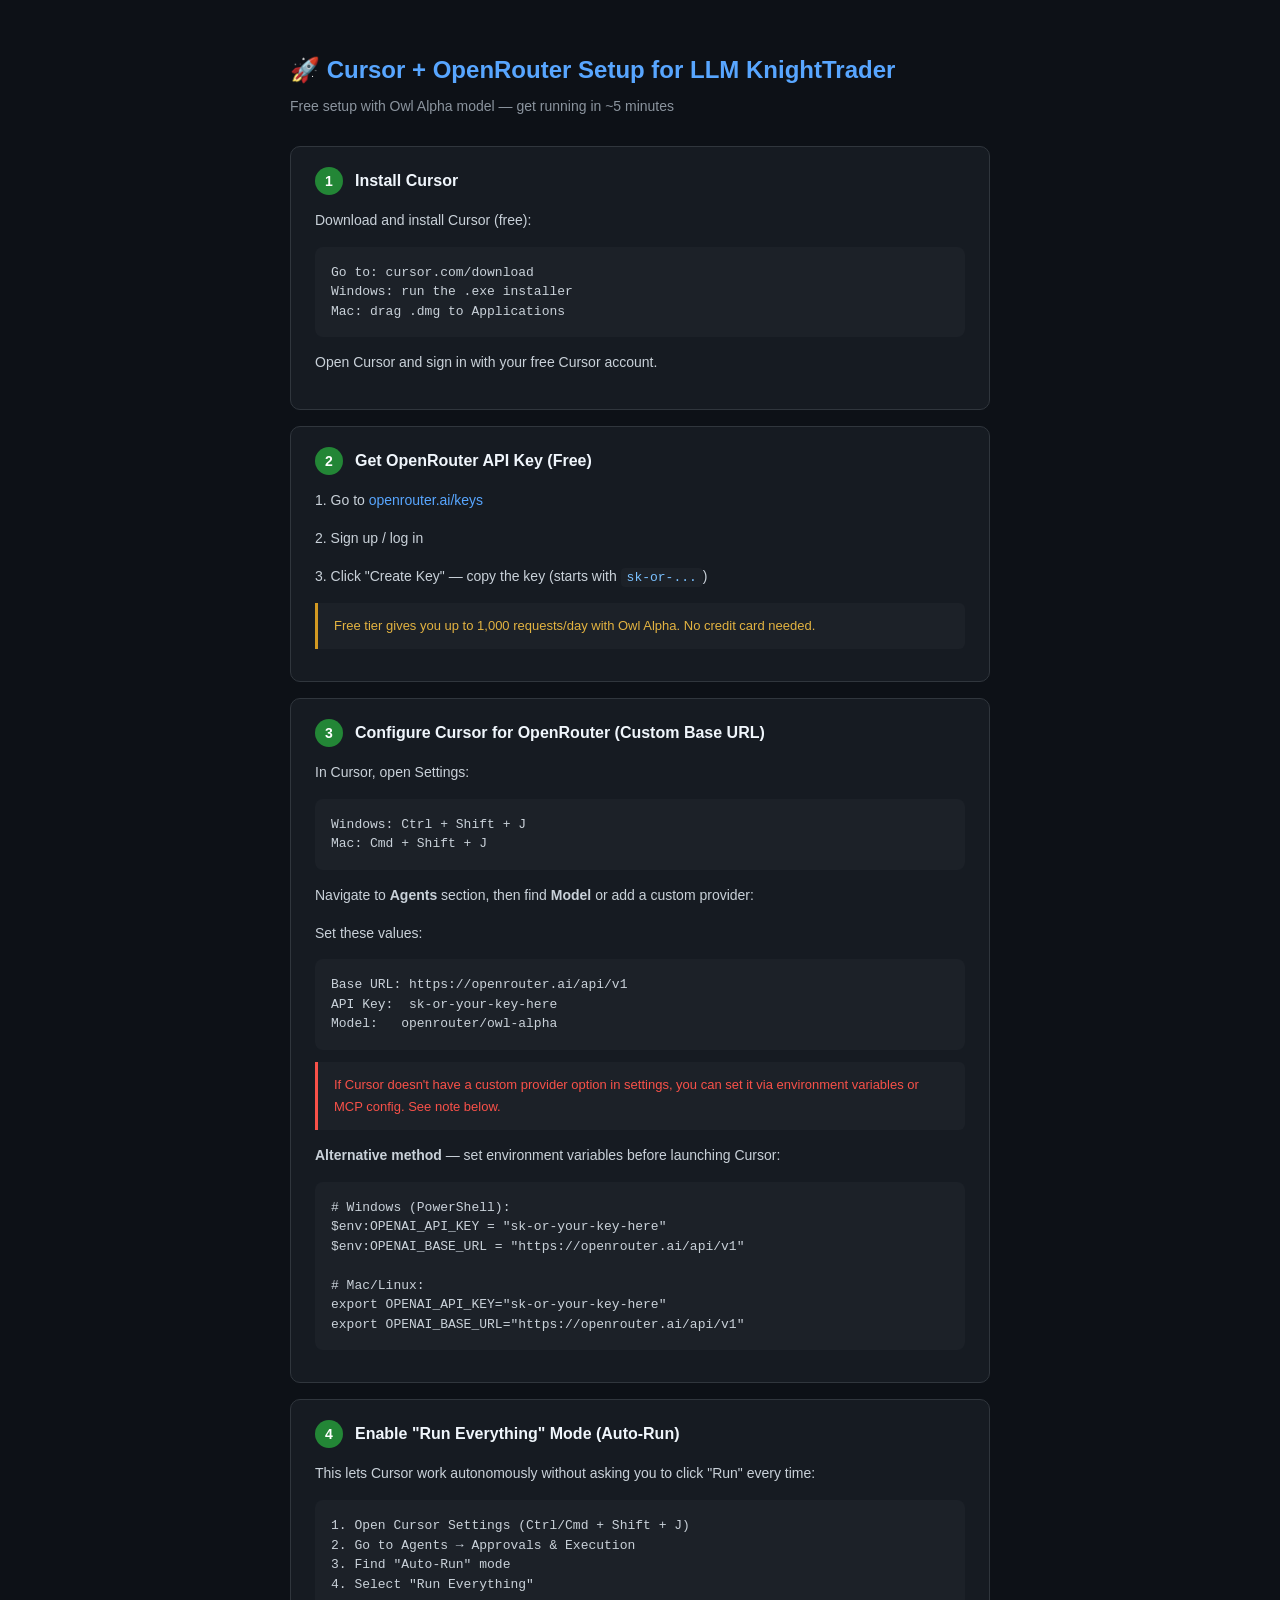
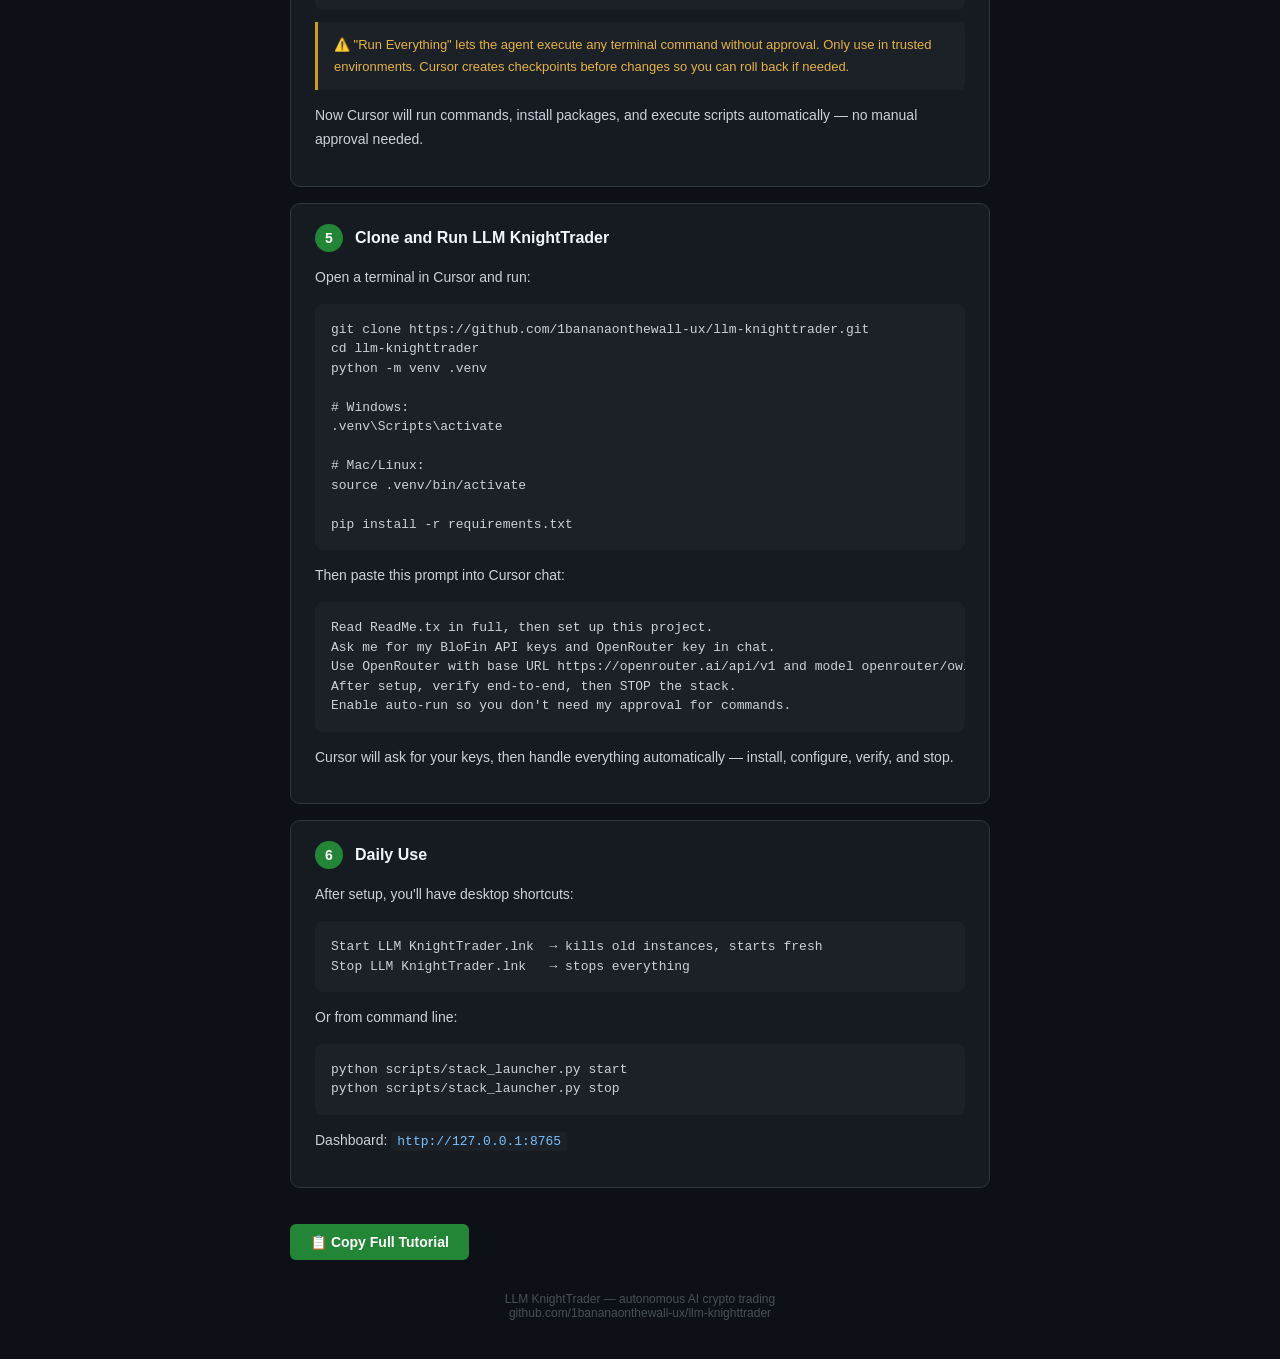
==== tutorial.html @ 049f572e "Add Cursor + OpenRouter setup tutorial with copy button Co-authored-by: Cursor <cursoragent@cursor.c" ====
<!DOCTYPE html>
<html lang="en">
<head>
<meta charset="UTF-8">
<meta name="viewport" content="width=device-width, initial-scale=1.0">
<title>LLM KnightTrader — Cursor + OpenRouter Setup Tutorial</title>
<style>
  body { font-family: -apple-system, BlinkMacSystemFont, 'Segoe UI', sans-serif; background: #0d1117; color: #c9d1d9; display: flex; justify-content: center; min-height: 100vh; margin: 0; padding: 40px 20px; }
  .container { max-width: 700px; width: 100%; }
  h1 { color: #58a6ff; font-size: 24px; margin-bottom: 8px; }
  .subtitle { color: #8b949e; font-size: 14px; margin-bottom: 32px; }
  .step { background: #161b22; border: 1px solid #30363d; border-radius: 10px; padding: 20px 24px; margin-bottom: 16px; }
  .step-header { display: flex; align-items: center; gap: 12px; margin-bottom: 12px; }
  .step-num { background: #238636; color: white; width: 28px; height: 28px; border-radius: 50%; display: flex; align-items: center; justify-content: center; font-weight: 700; font-size: 14px; flex-shrink: 0; }
  .step-title { font-size: 16px; font-weight: 600; color: #f0f6fc; }
  .step-content { font-size: 14px; line-height: 1.7; color: #c9d1d9; }
  .step-content code { background: #1c2128; padding: 2px 6px; border-radius: 4px; font-size: 13px; color: #79c0ff; }
  .step-content pre { background: #1c2128; border-radius: 8px; padding: 16px; overflow-x: auto; font-size: 13px; line-height: 1.5; margin: 12px 0; }
  .step-content pre code { background: none; padding: 0; color: #c9d1d9; }
  .copy-btn { background: #238636; color: white; border: none; border-radius: 6px; padding: 10px 20px; font-size: 14px; font-weight: 600; cursor: pointer; margin-top: 20px; }
  .copy-btn:hover { background: #2ea043; }
  .copied { background: #1f6feb !important; }
  .note { background: #1c2128; border-left: 3px solid #d29922; padding: 12px 16px; border-radius: 0 6px 6px 0; margin: 12px 0; font-size: 13px; color: #e3b341; }
  .warn { background: #1c2128; border-left: 3px solid #f85149; padding: 12px 16px; border-radius: 0 6px 6px 0; margin: 12px 0; font-size: 13px; color: #f85149; }
  a { color: #58a6ff; text-decoration: none; }
  a:hover { text-decoration: underline; }
  .footer { margin-top: 32px; font-size: 12px; color: #484f58; text-align: center; }
</style>
</head>
<body>
<div class="container">
  <h1>🚀 Cursor + OpenRouter Setup for LLM KnightTrader</h1>
  <p class="subtitle">Free setup with Owl Alpha model — get running in ~5 minutes</p>

  <div class="step">
    <div class="step-header">
      <div class="step-num">1</div>
      <div class="step-title">Install Cursor</div>
    </div>
    <div class="step-content">
      <p>Download and install Cursor (free):</p>
      <pre><code>Go to: cursor.com/download
Windows: run the .exe installer
Mac: drag .dmg to Applications</code></pre>
      <p>Open Cursor and sign in with your free Cursor account.</p>
    </div>
  </div>

  <div class="step">
    <div class="step-header">
      <div class="step-num">2</div>
      <div class="step-title">Get OpenRouter API Key (Free)</div>
    </div>
    <div class="step-content">
      <p>1. Go to <a href="https://openrouter.ai/keys" target="_blank">openrouter.ai/keys</a></p>
      <p>2. Sign up / log in</p>
      <p>3. Click "Create Key" — copy the key (starts with <code>sk-or-...</code>)</p>
      <div class="note">Free tier gives you up to 1,000 requests/day with Owl Alpha. No credit card needed.</div>
    </div>
  </div>

  <div class="step">
    <div class="step-header">
      <div class="step-num">3</div>
      <div class="step-title">Configure Cursor for OpenRouter (Custom Base URL)</div>
    </div>
    <div class="step-content">
      <p>In Cursor, open Settings:</p>
      <pre><code>Windows: Ctrl + Shift + J
Mac: Cmd + Shift + J</code></pre>
      <p>Navigate to <strong>Agents</strong> section, then find <strong>Model</strong> or add a custom provider:</p>
      <p>Set these values:</p>
      <pre><code>Base URL: https://openrouter.ai/api/v1
API Key:  sk-or-your-key-here
Model:   openrouter/owl-alpha</code></pre>
      <div class="warn">If Cursor doesn't have a custom provider option in settings, you can set it via environment variables or MCP config. See note below.</div>
      <p><strong>Alternative method</strong> — set environment variables before launching Cursor:</p>
      <pre><code># Windows (PowerShell):
$env:OPENAI_API_KEY = "sk-or-your-key-here"
$env:OPENAI_BASE_URL = "https://openrouter.ai/api/v1"

# Mac/Linux:
export OPENAI_API_KEY="sk-or-your-key-here"
export OPENAI_BASE_URL="https://openrouter.ai/api/v1"</code></pre>
    </div>
  </div>

  <div class="step">
    <div class="step-header">
      <div class="step-num">4</div>
      <div class="step-title">Enable "Run Everything" Mode (Auto-Run)</div>
    </div>
    <div class="step-content">
      <p>This lets Cursor work autonomously without asking you to click "Run" every time:</p>
      <pre><code>1. Open Cursor Settings (Ctrl/Cmd + Shift + J)
2. Go to Agents → Approvals & Execution
3. Find "Auto-Run" mode
4. Select "Run Everything"</code></pre>
      <div class="note">⚠️ "Run Everything" lets the agent execute any terminal command without approval. Only use in trusted environments. Cursor creates checkpoints before changes so you can roll back if needed.</div>
      <p>Now Cursor will run commands, install packages, and execute scripts automatically — no manual approval needed.</p>
    </div>
  </div>

  <div class="step">
    <div class="step-header">
      <div class="step-num">5</div>
      <div class="step-title">Clone and Run LLM KnightTrader</div>
    </div>
    <div class="step-content">
      <p>Open a terminal in Cursor and run:</p>
      <pre><code>git clone https://github.com/1bananaonthewall-ux/llm-knighttrader.git
cd llm-knighttrader
python -m venv .venv

# Windows:
.venv\Scripts\activate

# Mac/Linux:
source .venv/bin/activate

pip install -r requirements.txt</code></pre>
      <p>Then paste this prompt into Cursor chat:</p>
      <pre><code>Read ReadMe.tx in full, then set up this project.
Ask me for my BloFin API keys and OpenRouter key in chat.
Use OpenRouter with base URL https://openrouter.ai/api/v1 and model openrouter/owl-alpha.
After setup, verify end-to-end, then STOP the stack.
Enable auto-run so you don't need my approval for commands.</code></pre>
      <p>Cursor will ask for your keys, then handle everything automatically — install, configure, verify, and stop.</p>
    </div>
  </div>

  <div class="step">
    <div class="step-header">
      <div class="step-num">6</div>
      <div class="step-title">Daily Use</div>
    </div>
    <div class="step-content">
      <p>After setup, you'll have desktop shortcuts:</p>
      <pre><code>Start LLM KnightTrader.lnk  → kills old instances, starts fresh
Stop LLM KnightTrader.lnk   → stops everything</code></pre>
      <p>Or from command line:</p>
      <pre><code>python scripts/stack_launcher.py start
python scripts/stack_launcher.py stop</code></pre>
      <p>Dashboard: <code>http://127.0.0.1:8765</code></p>
    </div>
  </div>

  <button class="copy-btn" onclick="copyAll()">📋 Copy Full Tutorial</button>

  <div class="footer">
    LLM KnightTrader — autonomous AI crypto trading<br>
    github.com/1bananaonthewall-ux/llm-knighttrader
  </div>
</div>

<script>
function copyAll() {
  const text = `🚀 Cursor + OpenRouter Setup for LLM KnightTrader
Free setup with Owl Alpha model — get running in ~5 minutes

━━━━━━━━━━━━━━━━━━━━━━━━━━━━━━

1. INSTALL CURSOR (free)
   • Go to cursor.com/download
   • Windows: run the .exe installer
   • Mac: drag .dmg to Applications
   • Open Cursor and sign in

2. GET OPENROUTER API KEY (free)
   • Go to openrouter.ai/keys
   • Sign up / log in
   • Create Key → copy (starts with sk-or-...)
   • Free tier: 1,000 req/day, no credit card

3. CONFIGURE CURSOR FOR OPENROUTER
   • Open Cursor Settings: Ctrl/Cmd + Shift + J
   • Go to Agents section
   • Add custom provider / model:
     Base URL: https://openrouter.ai/api/v1
     API Key:  sk-or-your-key-here
     Model:   openrouter/owl-alpha
   • Alternative: set env vars before launching Cursor:
     OPENAI_API_KEY=sk-or-your-key
     OPENAI_BASE_URL=https://openrouter.ai/api/v1

4. ENABLE "RUN EVERYTHING" MODE
   • Cursor Settings → Agents → Approvals & Execution
   • Auto-Run mode → select "Run Everything"
   • Now Cursor runs commands without asking permission

5. CLONE & RUN LLM KNIGHTTRADER
   In Cursor terminal:
   git clone https://github.com/1bananaonthewall-ux/llm-knighttrader.git
   cd llm-knighttrader
   python -m venv .venv
   .venv\\Scripts\\activate  (or source .venv/bin/activate)
   pip install -r requirements.txt

   Then paste this prompt:
   "Read ReadMe.tx in full, then set up this project.
   Ask me for my BloFin API keys and OpenRouter key in chat.
   Use OpenRouter with base URL https://openrouter.ai/api/v1 and model openrouter/owl-alpha.
   After setup, verify end-to-end, then STOP the stack.
   Enable auto-run so you don't need my approval for commands."

6. DAILY USE
   Desktop shortcuts: Start / Stop LLM KnightTrader
   Or: python scripts/stack_launcher.py start
   Dashboard: http://127.0.0.1:8765`;

  navigator.clipboard.writeText(text).then(() => {
    const btn = document.querySelector('.copy-btn');
    btn.textContent = '✅ Copied!';
    btn.classList.add('copied');
    setTimeout(() => { btn.textContent = '📋 Copy Full Tutorial'; btn.classList.remove('copied'); }, 2500);
  });
}
</script>
</body>
</html>
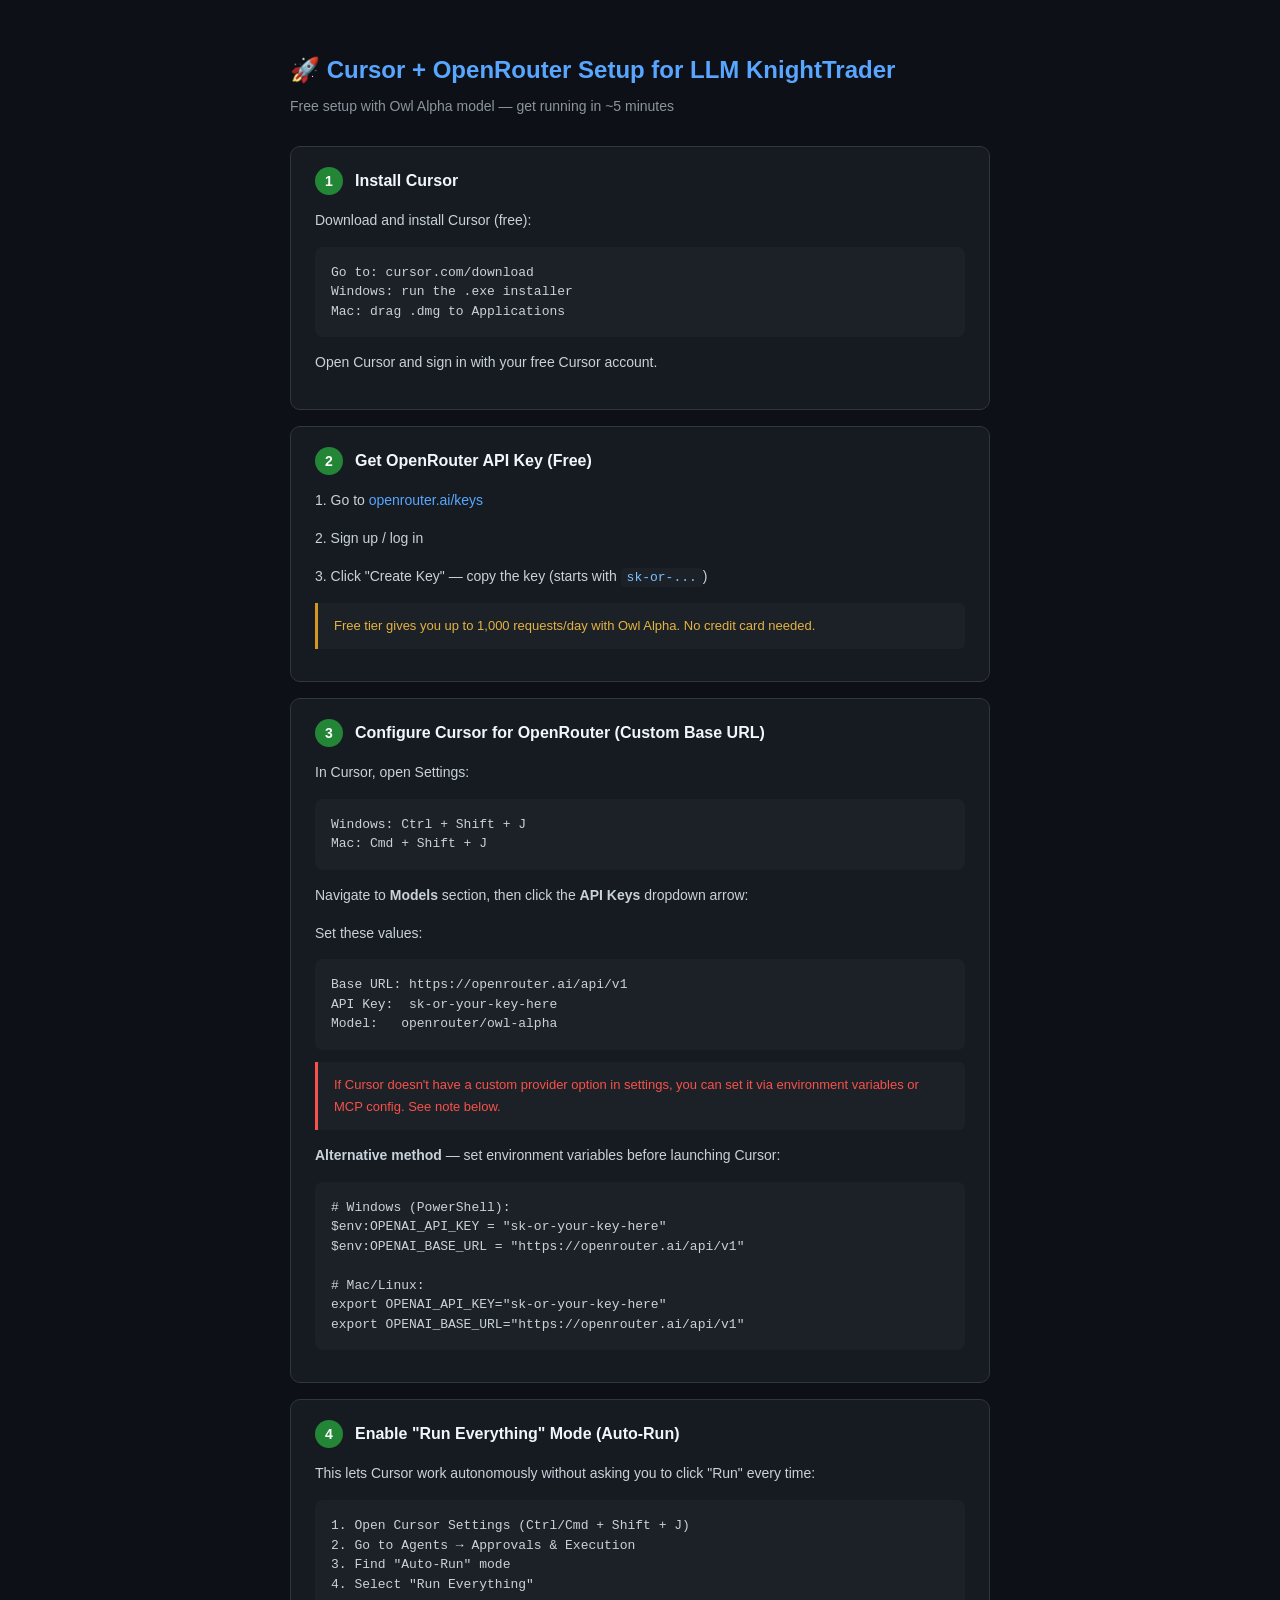
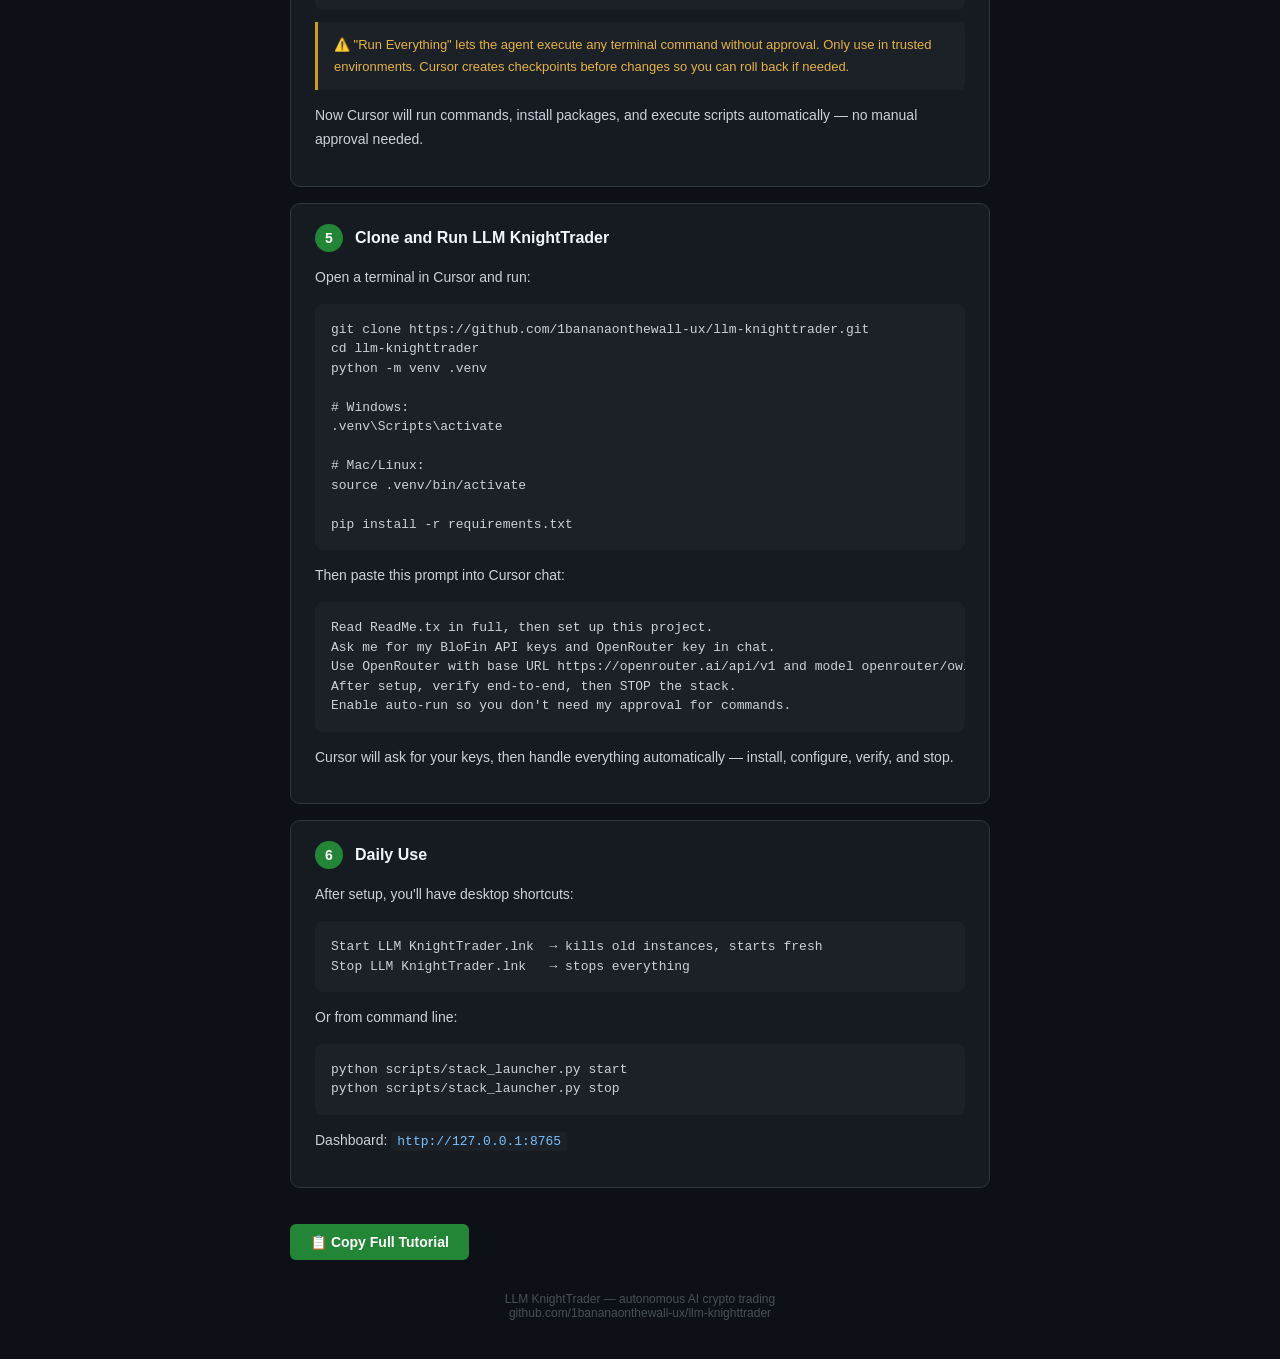
==== commit 785f8186: "Fix tutorial: Models section + API Keys dropdown for Cursor setup Co-authored-by: Cursor <cursoragen" ====
--- a/tutorial.html
+++ b/tutorial.html
@@ -68,7 +68,7 @@
       <p>In Cursor, open Settings:</p>
       <pre><code>Windows: Ctrl + Shift + J
 Mac: Cmd + Shift + J</code></pre>
-      <p>Navigate to <strong>Agents</strong> section, then find <strong>Model</strong> or add a custom provider:</p>
+      <p>Navigate to <strong>Models</strong> section, then click the <strong>API Keys</strong> dropdown arrow:</p>
       <p>Set these values:</p>
       <pre><code>Base URL: https://openrouter.ai/api/v1
 API Key:  sk-or-your-key-here
@@ -174,7 +174,8 @@
 
 3. CONFIGURE CURSOR FOR OPENROUTER
    • Open Cursor Settings: Ctrl/Cmd + Shift + J
-   • Go to Agents section
+   • Go to Models section
+   • Click the API Keys dropdown arrow
    • Add custom provider / model:
      Base URL: https://openrouter.ai/api/v1
      API Key:  sk-or-your-key-here
